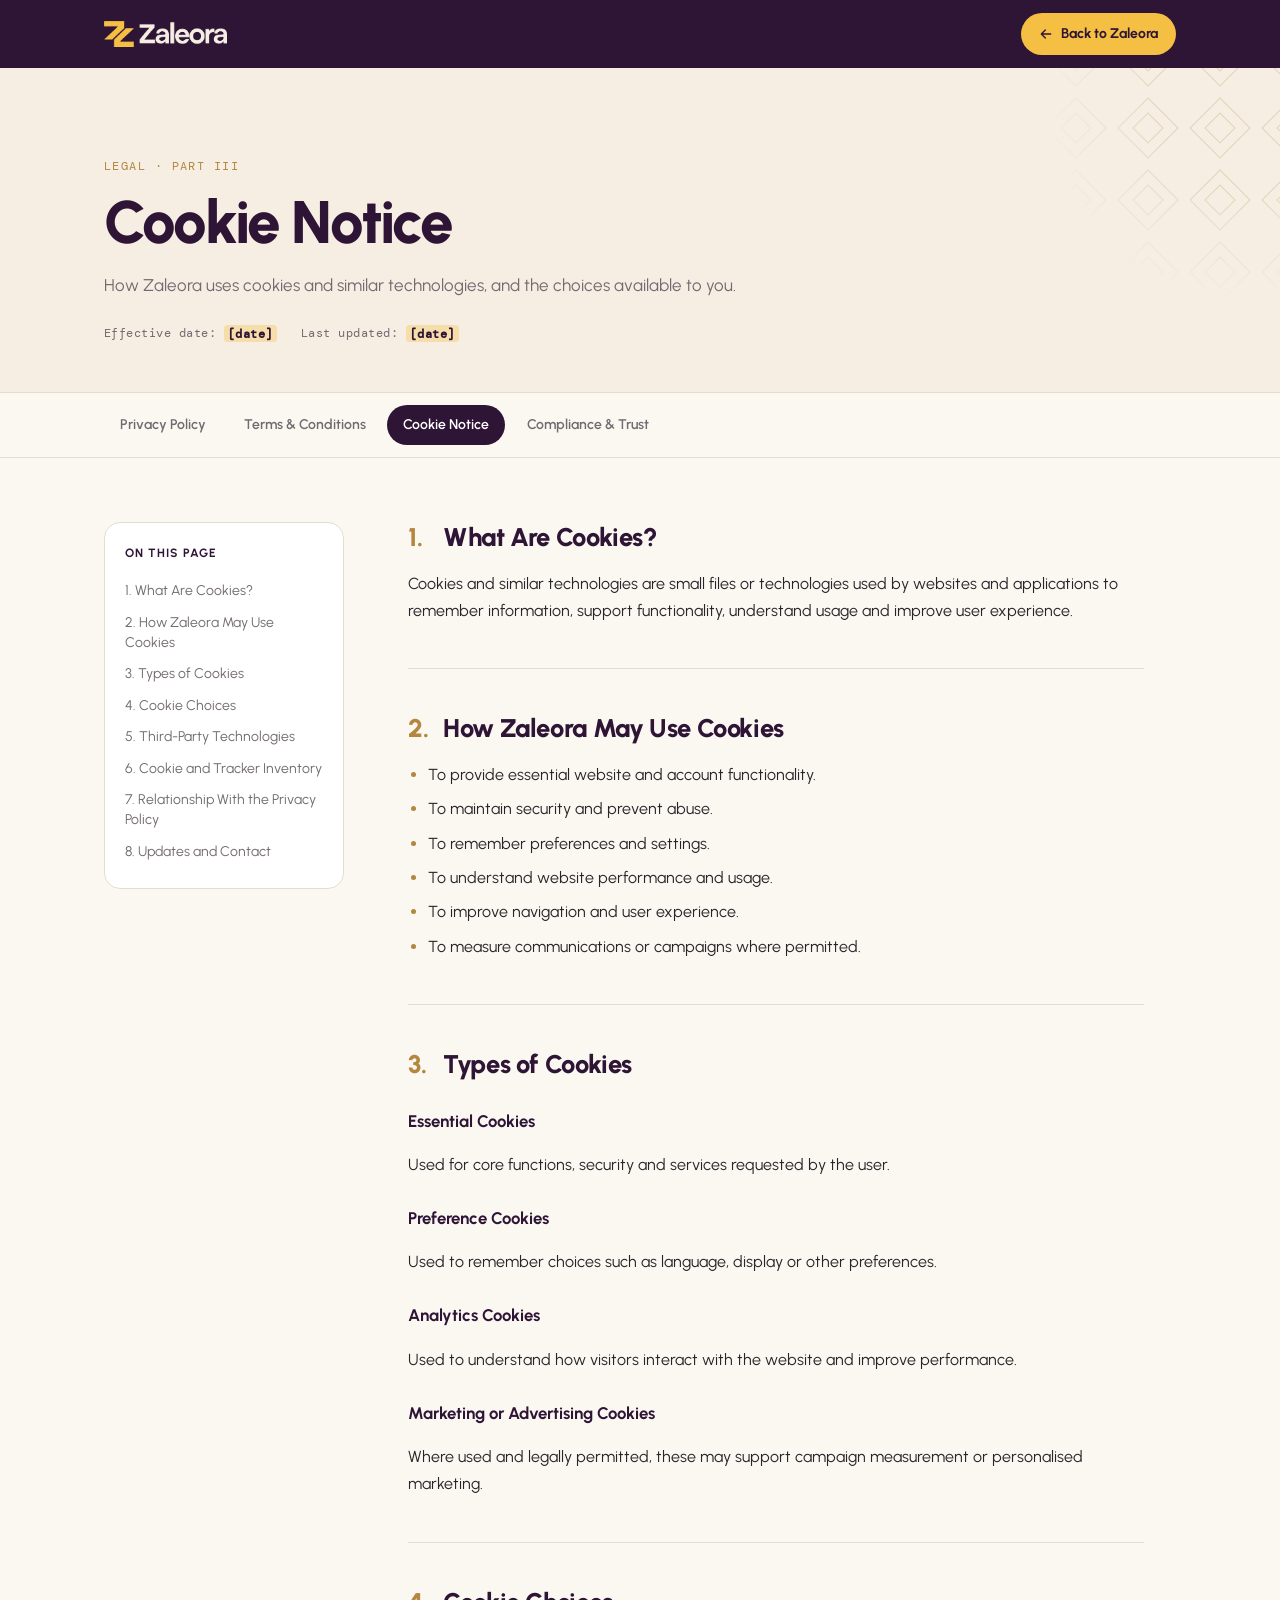
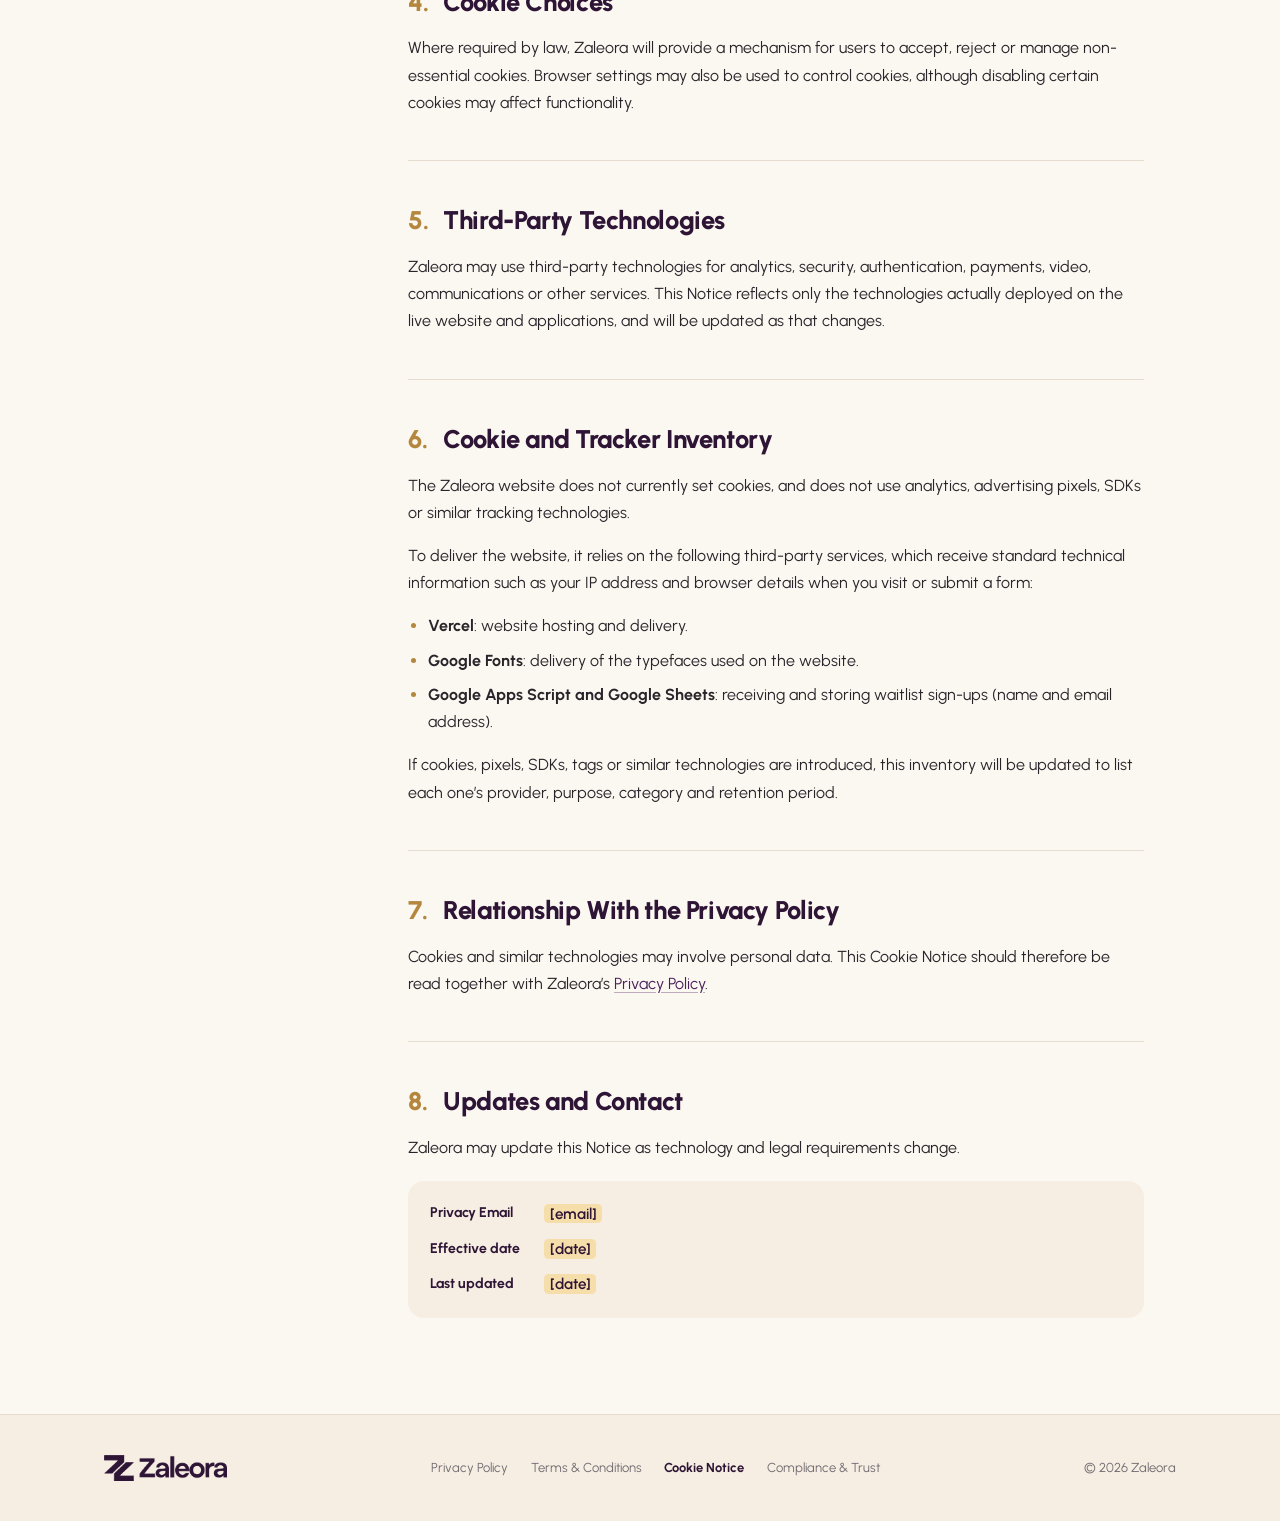
==== cookies.html @ 225e71fc "Add legal pages and link them from the footer Privacy Policy, Terms & Conditions, Cookie Notice and " ====
<!doctype html>
<html lang="en">
<head>
  <meta charset="UTF-8" />
  <meta name="viewport" content="width=device-width, initial-scale=1.0" />
  <title>Cookie Notice — Zaleora</title>
  <meta name="description" content="How Zaleora uses cookies and similar technologies, and the choices available to you." />
  <meta name="theme-color" content="#2E1435" />
  <link rel="icon" type="image/png" sizes="32x32" href="/assets/favicon-32.png" />
  <link rel="apple-touch-icon" sizes="180x180" href="/assets/apple-touch-icon.png" />
  <link rel="preconnect" href="https://fonts.googleapis.com" />
  <link rel="preconnect" href="https://fonts.gstatic.com" crossorigin />
  <link href="https://fonts.googleapis.com/css2?family=Urbanist:wght@400;500;600;700;800&family=Playfair+Display:ital,wght@1,500&family=DM+Mono:wght@400&display=swap" rel="stylesheet" />
  <link rel="stylesheet" href="/legal.css" />
  <script>addEventListener("DOMContentLoaded",function(){var t=document.querySelector(".l-toc");if(t&&!matchMedia("(min-width: 960px)").matches)t.open=false;});</script>
</head>
<body>
  <a class="skip-link" href="#main">Skip to content</a>

  <header class="l-nav">
    <div class="container l-nav__inner">
      <a href="/" class="l-nav__logo" aria-label="Zaleora home"><img src="/assets/logo-white.png" alt="Zaleora" width="720" height="150" /></a>
      <a href="/" class="l-nav__back"><svg viewBox="0 0 24 24" aria-hidden="true"><path d="M19 12H5M11 18l-6-6 6-6"/></svg>Back to Zaleora</a>
    </div>
  </header>

  <main id="main">
    <div class="l-hero">
      <div class="container">
        <p class="l-eyebrow">Legal · Part III</p>
        <h1>Cookie Notice</h1>
        <p class="l-hero__lede">How Zaleora uses cookies and similar technologies, and the choices available to you.</p>
        <p class="l-hero__meta"><span>Effective date: <span class="tbd">[date]</span></span><span>Last updated: <span class="tbd">[date]</span></span></p>
      </div>
    </div>

    <nav class="l-tabs" aria-label="Legal pages">
      <div class="container">
        <ul>
          <li><a href="/privacy">Privacy Policy</a></li>
          <li><a href="/terms">Terms &amp; Conditions</a></li>
          <li><a href="/cookies" aria-current="page">Cookie Notice</a></li>
          <li><a href="/trust">Compliance &amp; Trust</a></li>
        </ul>
      </div>
    </nav>

    <div class="container l-body">
      <details class="l-toc" open>
        <summary class="l-toc__head">On this page</summary>
        <nav aria-label="On this page">
        <ol>
          <li><a href="#what-are-cookies">1. What Are Cookies?</a></li>
          <li><a href="#how-we-use">2. How Zaleora May Use Cookies</a></li>
          <li><a href="#types">3. Types of Cookies</a></li>
          <li><a href="#choices">4. Cookie Choices</a></li>
          <li><a href="#third-party">5. Third-Party Technologies</a></li>
          <li><a href="#inventory">6. Cookie and Tracker Inventory</a></li>
          <li><a href="#privacy-policy">7. Relationship With the Privacy Policy</a></li>
          <li><a href="#updates">8. Updates and Contact</a></li>
        </ol>
        </nav>
      </details>

      <article class="l-article">
        <section id="what-are-cookies">
          <h2><span class="num">1.</span>What Are Cookies?</h2>
          <p>Cookies and similar technologies are small files or technologies used by websites and applications to remember information, support functionality, understand usage and improve user experience.</p>
        </section>

        <section id="how-we-use">
          <h2><span class="num">2.</span>How Zaleora May Use Cookies</h2>
          <ul>
            <li>To provide essential website and account functionality.</li>
            <li>To maintain security and prevent abuse.</li>
            <li>To remember preferences and settings.</li>
            <li>To understand website performance and usage.</li>
            <li>To improve navigation and user experience.</li>
            <li>To measure communications or campaigns where permitted.</li>
          </ul>
        </section>

        <section id="types">
          <h2><span class="num">3.</span>Types of Cookies</h2>
          <h3>Essential Cookies</h3>
          <p>Used for core functions, security and services requested by the user.</p>
          <h3>Preference Cookies</h3>
          <p>Used to remember choices such as language, display or other preferences.</p>
          <h3>Analytics Cookies</h3>
          <p>Used to understand how visitors interact with the website and improve performance.</p>
          <h3>Marketing or Advertising Cookies</h3>
          <p>Where used and legally permitted, these may support campaign measurement or personalised marketing.</p>
        </section>

        <section id="choices">
          <h2><span class="num">4.</span>Cookie Choices</h2>
          <p>Where required by law, Zaleora will provide a mechanism for users to accept, reject or manage non-essential cookies. Browser settings may also be used to control cookies, although disabling certain cookies may affect functionality.</p>
        </section>

        <section id="third-party">
          <h2><span class="num">5.</span>Third-Party Technologies</h2>
          <p>Zaleora may use third-party technologies for analytics, security, authentication, payments, video, communications or other services. This Notice reflects only the technologies actually deployed on the live website and applications, and will be updated as that changes.</p>
        </section>

        <section id="inventory">
          <h2><span class="num">6.</span>Cookie and Tracker Inventory</h2>
          <p>The Zaleora website does not currently set cookies, and does not use analytics, advertising pixels, SDKs or similar tracking technologies.</p>
          <p>To deliver the website, it relies on the following third-party services, which receive standard technical information such as your IP address and browser details when you visit or submit a form:</p>
          <ul>
            <li><strong>Vercel</strong>: website hosting and delivery.</li>
            <li><strong>Google Fonts</strong>: delivery of the typefaces used on the website.</li>
            <li><strong>Google Apps Script and Google Sheets</strong>: receiving and storing waitlist sign-ups (name and email address).</li>
          </ul>
          <p>If cookies, pixels, SDKs, tags or similar technologies are introduced, this inventory will be updated to list each one’s provider, purpose, category and retention period.</p>
        </section>

        <section id="privacy-policy">
          <h2><span class="num">7.</span>Relationship With the Privacy Policy</h2>
          <p>Cookies and similar technologies may involve personal data. This Cookie Notice should therefore be read together with Zaleora’s <a href="/privacy">Privacy Policy</a>.</p>
        </section>

        <section id="updates">
          <h2><span class="num">8.</span>Updates and Contact</h2>
          <p>Zaleora may update this Notice as technology and legal requirements change.</p>
          <div class="l-card">
            <dl>
              <dt>Privacy Email</dt><dd><span class="tbd">[email]</span></dd>
              <dt>Effective date</dt><dd><span class="tbd">[date]</span></dd>
              <dt>Last updated</dt><dd><span class="tbd">[date]</span></dd>
            </dl>
          </div>
        </section>
      </article>
    </div>
  </main>

  <footer class="l-footer">
    <div class="container l-footer__inner">
      <a href="/" class="l-footer__logo" aria-label="Zaleora home"><img src="/assets/logo-purple.png" alt="Zaleora" width="720" height="150" /></a>
      <nav aria-label="Legal">
        <a href="/privacy">Privacy Policy</a>
        <a href="/terms">Terms &amp; Conditions</a>
        <a href="/cookies" aria-current="page">Cookie Notice</a>
        <a href="/trust">Compliance &amp; Trust</a>
      </nav>
      <small>© 2026 Zaleora</small>
    </div>
  </footer>
</body>
</html>
---- legal.css ----
/* ==========================================================================
   Zaleora — legal pages (privacy, terms, cookies, trust)
   ========================================================================== */
:root {
  --plum: #2e1435;
  --plum-rgb: 46, 20, 53;
  --purple: #4b1f5a;
  --gold: #b4863e;
  --gold-bright: #f5bf43;
  --ivory: #f6eee3;
  --cream: #fbf8f2;
  --charcoal: #29242a;
  --muted: #716a70;
  --border: #e6dccd;

  --font: "Urbanist", system-ui, -apple-system, "Segoe UI", Roboto, sans-serif;
  --serif: "Playfair Display", Georgia, "Times New Roman", serif;
  --mono: "DM Mono", ui-monospace, Menlo, Consolas, monospace;
  --pad: clamp(1rem, 4vw, 2.5rem);
}

*, *::before, *::after { box-sizing: border-box; }
html { scroll-behavior: smooth; scroll-padding-top: 6rem; -webkit-text-size-adjust: 100%; }
@media (prefers-reduced-motion: reduce) { html { scroll-behavior: auto; } }
body { margin: 0; font-family: var(--font); color: var(--charcoal); background: var(--cream); line-height: 1.7; }
img { display: block; max-width: 100%; }
a { color: inherit; }
h1, h2, h3, p, ul { margin: 0; }

.container { width: 100%; max-width: 72rem; margin: 0 auto; padding: 0 var(--pad); }

.skip-link { position: absolute; left: 1rem; top: -4rem; z-index: 100; padding: 0.6rem 1rem; border-radius: 0.5rem; background: var(--gold-bright); color: var(--plum); font-weight: 700; text-decoration: none; }
.skip-link:focus { top: 1rem; }
:focus-visible { outline: 2px solid var(--gold); outline-offset: 3px; border-radius: 2px; }

/* top bar */
.l-nav { position: sticky; top: 0; z-index: 10; background: var(--plum); }
.l-nav__inner { display: flex; align-items: center; justify-content: space-between; gap: 1rem; height: 4.25rem; }
.l-nav__logo img { height: 1.6rem; width: auto; }
.l-nav__back { display: inline-flex; align-items: center; gap: 0.45rem; padding: 0.55rem 1.1rem; border-radius: 999px; background: var(--gold-bright); color: var(--plum); font-size: 0.875rem; font-weight: 700; text-decoration: none; transition: background 0.2s, color 0.2s; }
.l-nav__back:hover { background: var(--gold); color: #fff; }
.l-nav__back svg { width: 1rem; height: 1rem; fill: none; stroke: currentColor; stroke-width: 2; stroke-linecap: round; stroke-linejoin: round; }

/* hero */
.l-hero { position: relative; overflow: hidden; padding: clamp(3rem, 7vw, 5.5rem) 0 clamp(2rem, 4vw, 3rem); background: var(--ivory); border-bottom: 1px solid var(--border); }
.l-hero::after {
  content: ""; position: absolute; right: -3rem; top: -3rem; width: 18rem; height: 18rem; opacity: 0.5; pointer-events: none;
  background-image: url("data:image/svg+xml,%3Csvg xmlns='http://www.w3.org/2000/svg' width='72' height='72'%3E%3Cg fill='none' stroke='%23B4863E' stroke-opacity='.45' stroke-width='1.2'%3E%3Cpath d='M36 6 66 36 36 66 6 36Z'/%3E%3Cpath d='M36 21 51 36 36 51 21 36Z'/%3E%3C/g%3E%3C/svg%3E");
  -webkit-mask-image: radial-gradient(circle at 70% 30%, #000 30%, transparent 70%); mask-image: radial-gradient(circle at 70% 30%, #000 30%, transparent 70%);
}
.l-eyebrow { font-family: var(--mono); font-size: 0.75rem; letter-spacing: 0.12em; text-transform: uppercase; color: var(--gold); }
.l-hero h1 { margin-top: 0.9rem; max-width: 40rem; font-size: clamp(2.25rem, 1.4rem + 3.6vw, 3.75rem); font-weight: 800; line-height: 1.05; letter-spacing: -0.03em; color: var(--plum); }
.l-hero__lede { margin-top: 1.1rem; max-width: 40rem; font-size: 1.0625rem; line-height: 1.65; color: var(--muted); }
.l-hero__meta { display: flex; flex-wrap: wrap; gap: 0.4rem 1.5rem; margin-top: 1.5rem; font-family: var(--mono); font-size: 0.75rem; letter-spacing: 0.04em; color: var(--muted); }

/* tabs between the legal pages */
.l-tabs { border-bottom: 1px solid var(--border); background: var(--cream); }
.l-tabs ul { display: flex; gap: 0.35rem; overflow-x: auto; padding: 0.75rem 0; list-style: none; scrollbar-width: none; }
.l-tabs ul::-webkit-scrollbar { display: none; }
.l-tabs a { display: block; white-space: nowrap; padding: 0.5rem 1rem; border-radius: 999px; font-size: 0.875rem; font-weight: 600; color: var(--muted); text-decoration: none; transition: background 0.2s, color 0.2s; }
.l-tabs a:hover { color: var(--plum); background: rgba(var(--plum-rgb), 0.06); }
.l-tabs a[aria-current="page"] { background: var(--plum); color: #fff; }

/* body: contents sidebar + article */
.l-body { display: grid; gap: 2.5rem; padding-top: clamp(2.5rem, 5vw, 4rem); padding-bottom: clamp(4rem, 8vw, 6rem); }
@media (min-width: 960px) {
  .l-body { grid-template-columns: 15rem minmax(0, 1fr); gap: 4rem; }
  .l-toc { position: sticky; top: 6rem; align-self: start; max-height: calc(100vh - 7rem); overflow-y: auto; }
}
.l-toc { padding: 1.25rem 1.25rem 1.4rem; border: 1px solid var(--border); border-radius: 1rem; background: #fff; }
.l-toc__head { display: flex; align-items: center; justify-content: space-between; list-style: none; cursor: pointer; font-size: 0.75rem; font-weight: 700; letter-spacing: 0.08em; text-transform: uppercase; color: var(--plum); }
.l-toc__head::-webkit-details-marker { display: none; }
.l-toc__head::after { content: ""; width: 0.5rem; height: 0.5rem; margin-right: 0.2rem; border-right: 2px solid var(--gold); border-bottom: 2px solid var(--gold); rotate: 45deg; translate: 0 -0.15rem; transition: rotate 0.2s; }
.l-toc[open] .l-toc__head::after { rotate: 225deg; translate: 0 0.1rem; }
@media (min-width: 960px) {
  .l-toc__head { cursor: default; pointer-events: none; }
  .l-toc__head::after { display: none; }
}
.l-toc ol { margin: 0.85rem 0 0; padding: 0; list-style: none; display: grid; gap: 0.15rem; }
.l-toc a { display: block; padding: 0.3rem 0; font-size: 0.875rem; line-height: 1.4; color: var(--muted); text-decoration: none; transition: color 0.2s; }
.l-toc a:hover { color: var(--plum); }
@media (max-width: 959px) {
  .l-toc ol { grid-template-columns: repeat(auto-fill, minmax(12rem, 1fr)); column-gap: 1.5rem; }
}

.l-article { max-width: 46rem; }
.l-article section + section { margin-top: 2.75rem; padding-top: 2.75rem; border-top: 1px solid var(--border); }
.l-article h2 { font-size: clamp(1.3rem, 1.1rem + 0.7vw, 1.6rem); font-weight: 800; line-height: 1.25; letter-spacing: -0.015em; color: var(--plum); }
.l-article h2 .num { display: inline-block; min-width: 2.2rem; color: var(--gold); }
.l-article h3 { margin-top: 1.6rem; font-size: 1.05rem; font-weight: 700; color: var(--plum); }
.l-article p, .l-article ul { margin-top: 1rem; font-size: 1rem; }
.l-article ul { padding-left: 1.25rem; }
.l-article li + li { margin-top: 0.45rem; }
.l-article li::marker { color: var(--gold); }
.l-article a { color: var(--purple); text-decoration-color: rgba(75, 31, 90, 0.35); text-underline-offset: 0.18em; }
.l-article a:hover { text-decoration-color: currentColor; }

/* contact / details card */
.l-card { margin-top: 1.25rem; padding: 1.25rem 1.4rem; border-radius: 1rem; background: var(--ivory); }
.l-card dl { margin: 0; display: grid; gap: 0.6rem 1.5rem; }
@media (min-width: 600px) { .l-card dl { grid-template-columns: max-content 1fr; } }
.l-card dt { font-size: 0.875rem; font-weight: 700; color: var(--plum); }
.l-card dd { margin: 0; font-size: 0.95rem; }

/* trust principles */
.l-principles { margin-top: 1.25rem; padding: 0; list-style: none; display: grid; gap: 0.6rem; counter-reset: p; }
.l-principles li { counter-increment: p; display: flex; gap: 1rem; align-items: baseline; padding: 0.9rem 1.2rem; border-radius: 0.85rem; background: var(--plum); color: #fff; font-family: var(--serif); font-style: italic; font-size: 1.15rem; }
.l-principles li + li { margin-top: 0; }
.l-principles li::before { content: counter(p, decimal-leading-zero); font-family: var(--mono); font-style: normal; font-size: 0.75rem; color: var(--gold-bright); }

.l-lead { font-family: var(--serif); font-style: italic; font-size: 1.35rem !important; line-height: 1.45; color: var(--plum); }

/* bracketed details still to be confirmed */
.tbd { padding: 0.05em 0.35em; border-radius: 0.3em; background: rgba(245, 191, 67, 0.35); color: var(--plum); font-weight: 600; white-space: nowrap; }

/* footer */
.l-footer { padding: 2.5rem 0; background: var(--ivory); border-top: 1px solid var(--border); }
.l-footer__inner { display: flex; flex-wrap: wrap; align-items: center; justify-content: space-between; gap: 1.25rem 2rem; }
.l-footer__logo img { height: 1.6rem; width: auto; }
.l-footer nav { display: flex; flex-wrap: wrap; gap: 0.5rem 1.4rem; }
.l-footer nav a, .l-footer small { font-size: 0.8125rem; color: var(--muted); text-decoration: none; }
.l-footer nav a:hover, .l-footer nav a[aria-current="page"] { color: var(--plum); }
.l-footer nav a[aria-current="page"] { font-weight: 700; }

@media print {
  .l-nav, .l-tabs, .l-toc, .l-footer { display: none; }
  .l-body { display: block; }
  .tbd { background: none; }
}
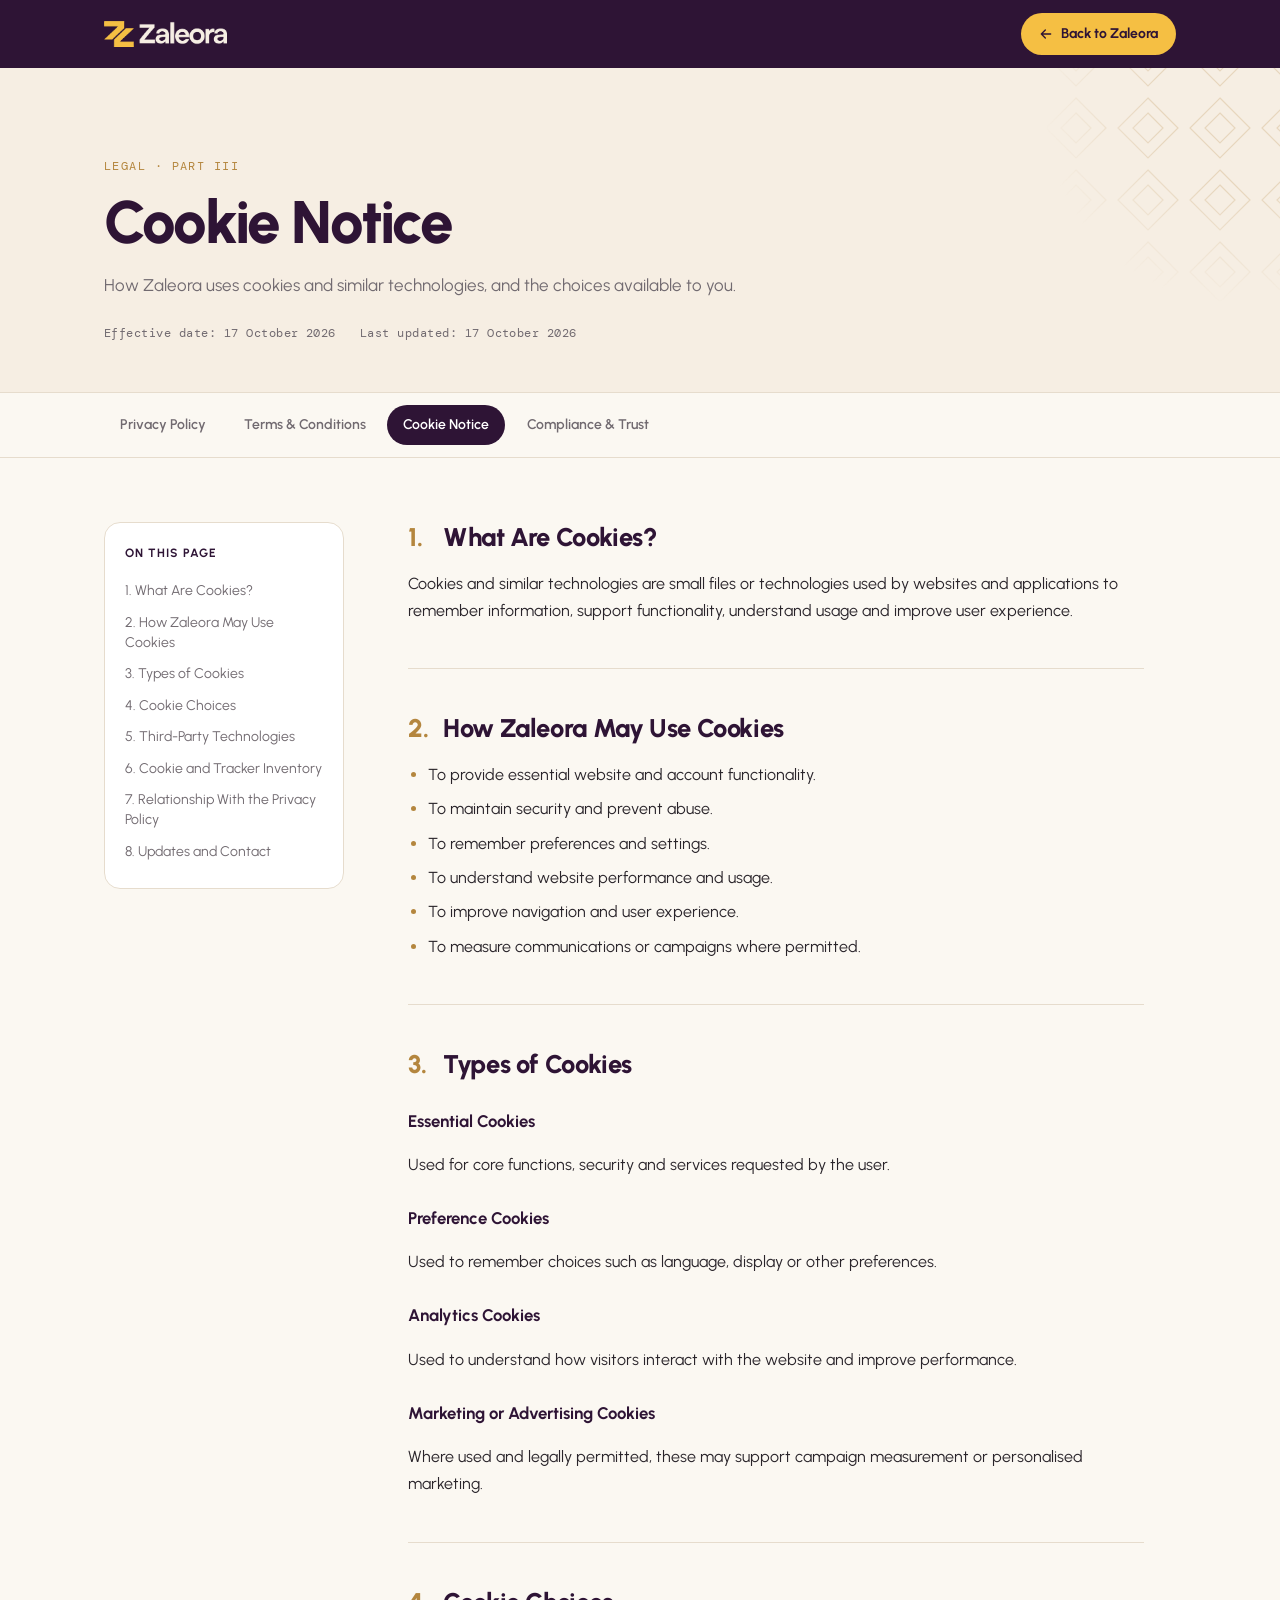
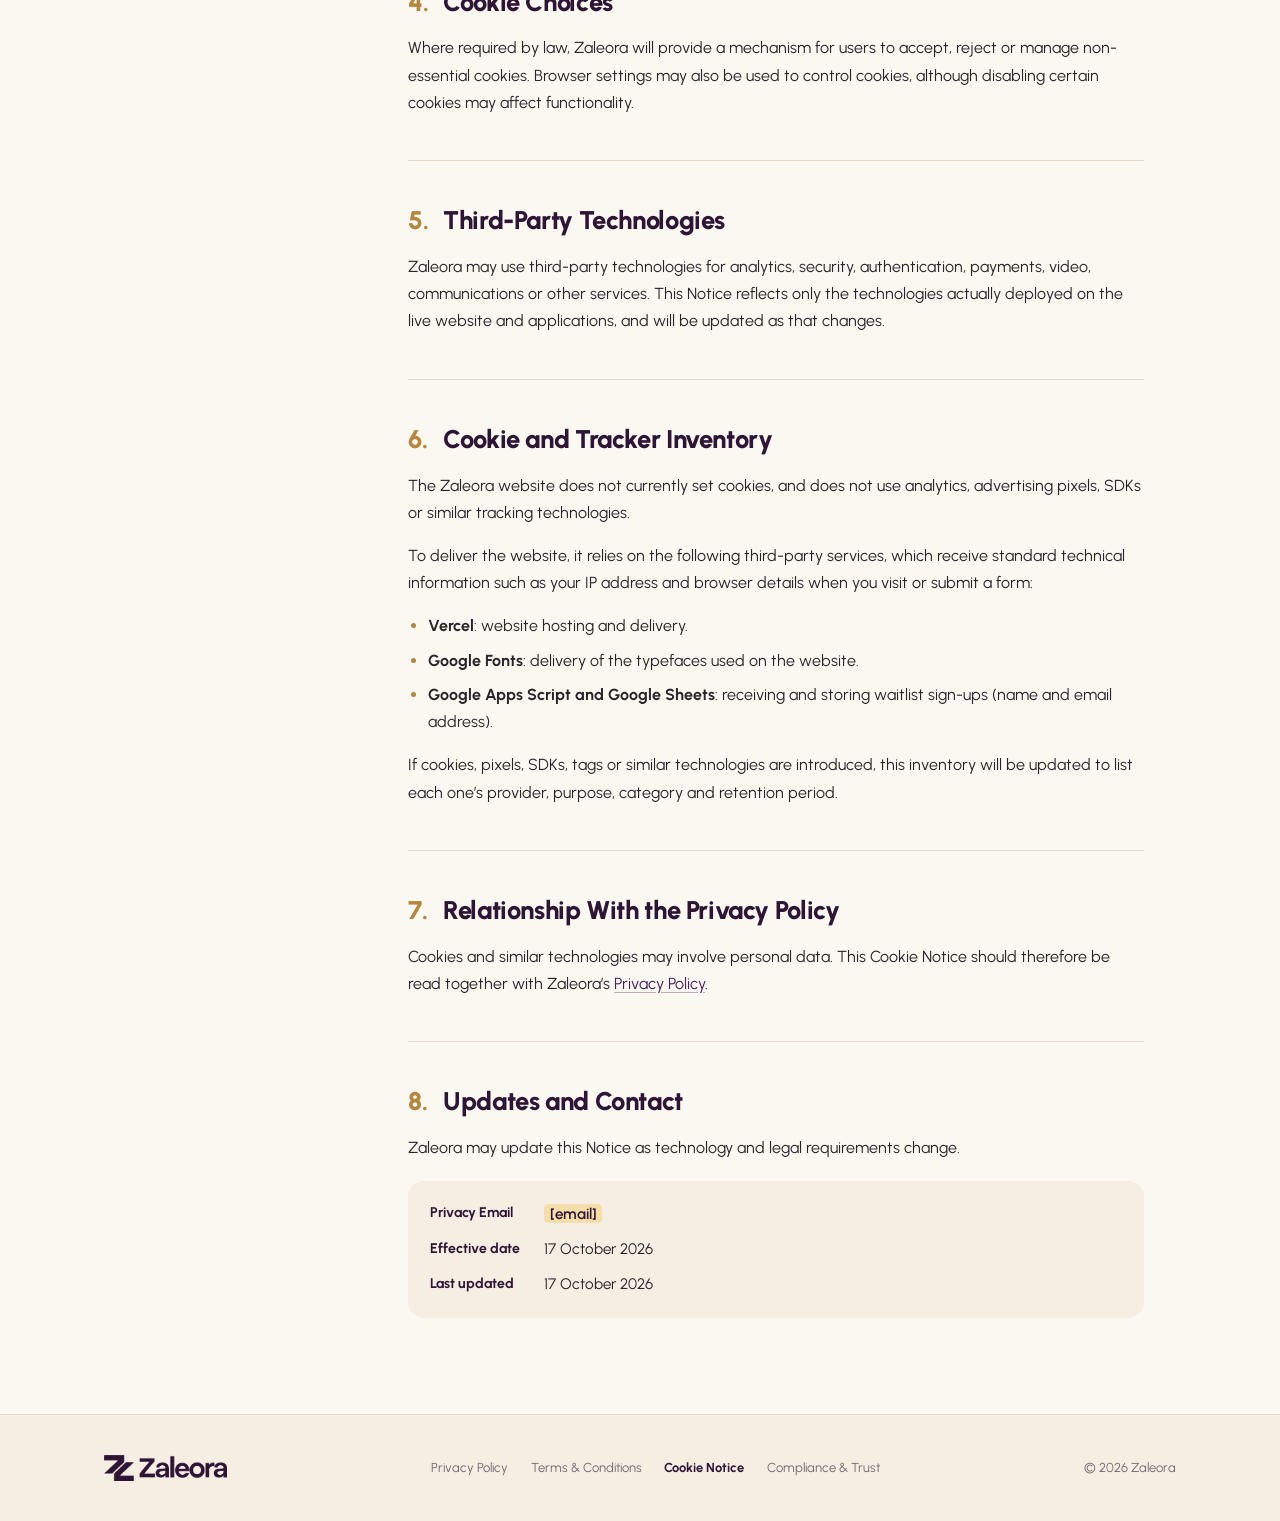
==== commit 20c20842: "Set legal pages' effective and updated dates to 17 October 2026 Co-Authored-By: Claude Opus 5.5 <nor" ====
--- a/cookies.html
+++ b/cookies.html
@@ -30,7 +30,7 @@
         <p class="l-eyebrow">Legal · Part III</p>
         <h1>Cookie Notice</h1>
         <p class="l-hero__lede">How Zaleora uses cookies and similar technologies, and the choices available to you.</p>
-        <p class="l-hero__meta"><span>Effective date: <span class="tbd">[date]</span></span><span>Last updated: <span class="tbd">[date]</span></span></p>
+        <p class="l-hero__meta"><span>Effective date: 17 October 2026</span><span>Last updated: 17 October 2026</span></p>
       </div>
     </div>
 
@@ -125,8 +125,8 @@
           <div class="l-card">
             <dl>
               <dt>Privacy Email</dt><dd><span class="tbd">[email]</span></dd>
-              <dt>Effective date</dt><dd><span class="tbd">[date]</span></dd>
-              <dt>Last updated</dt><dd><span class="tbd">[date]</span></dd>
+              <dt>Effective date</dt><dd>17 October 2026</dd>
+              <dt>Last updated</dt><dd>17 October 2026</dd>
             </dl>
           </div>
         </section>
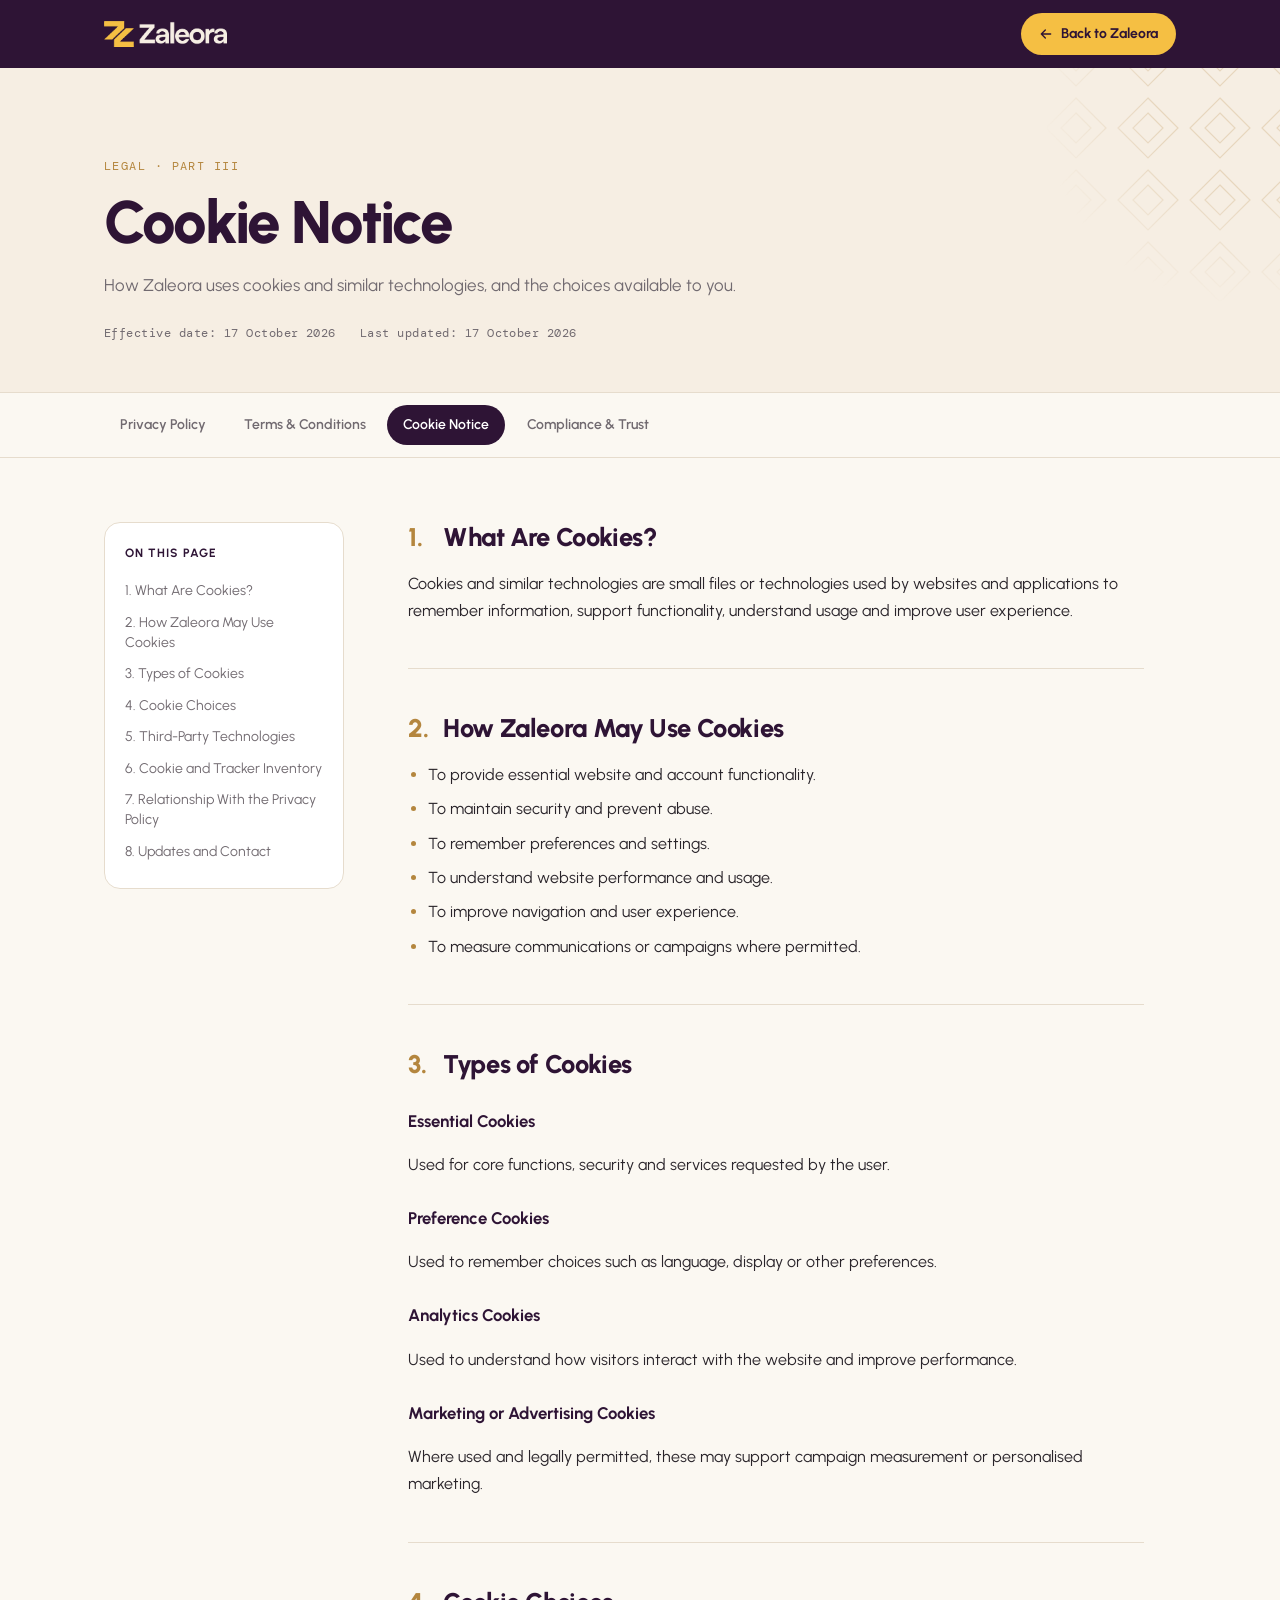
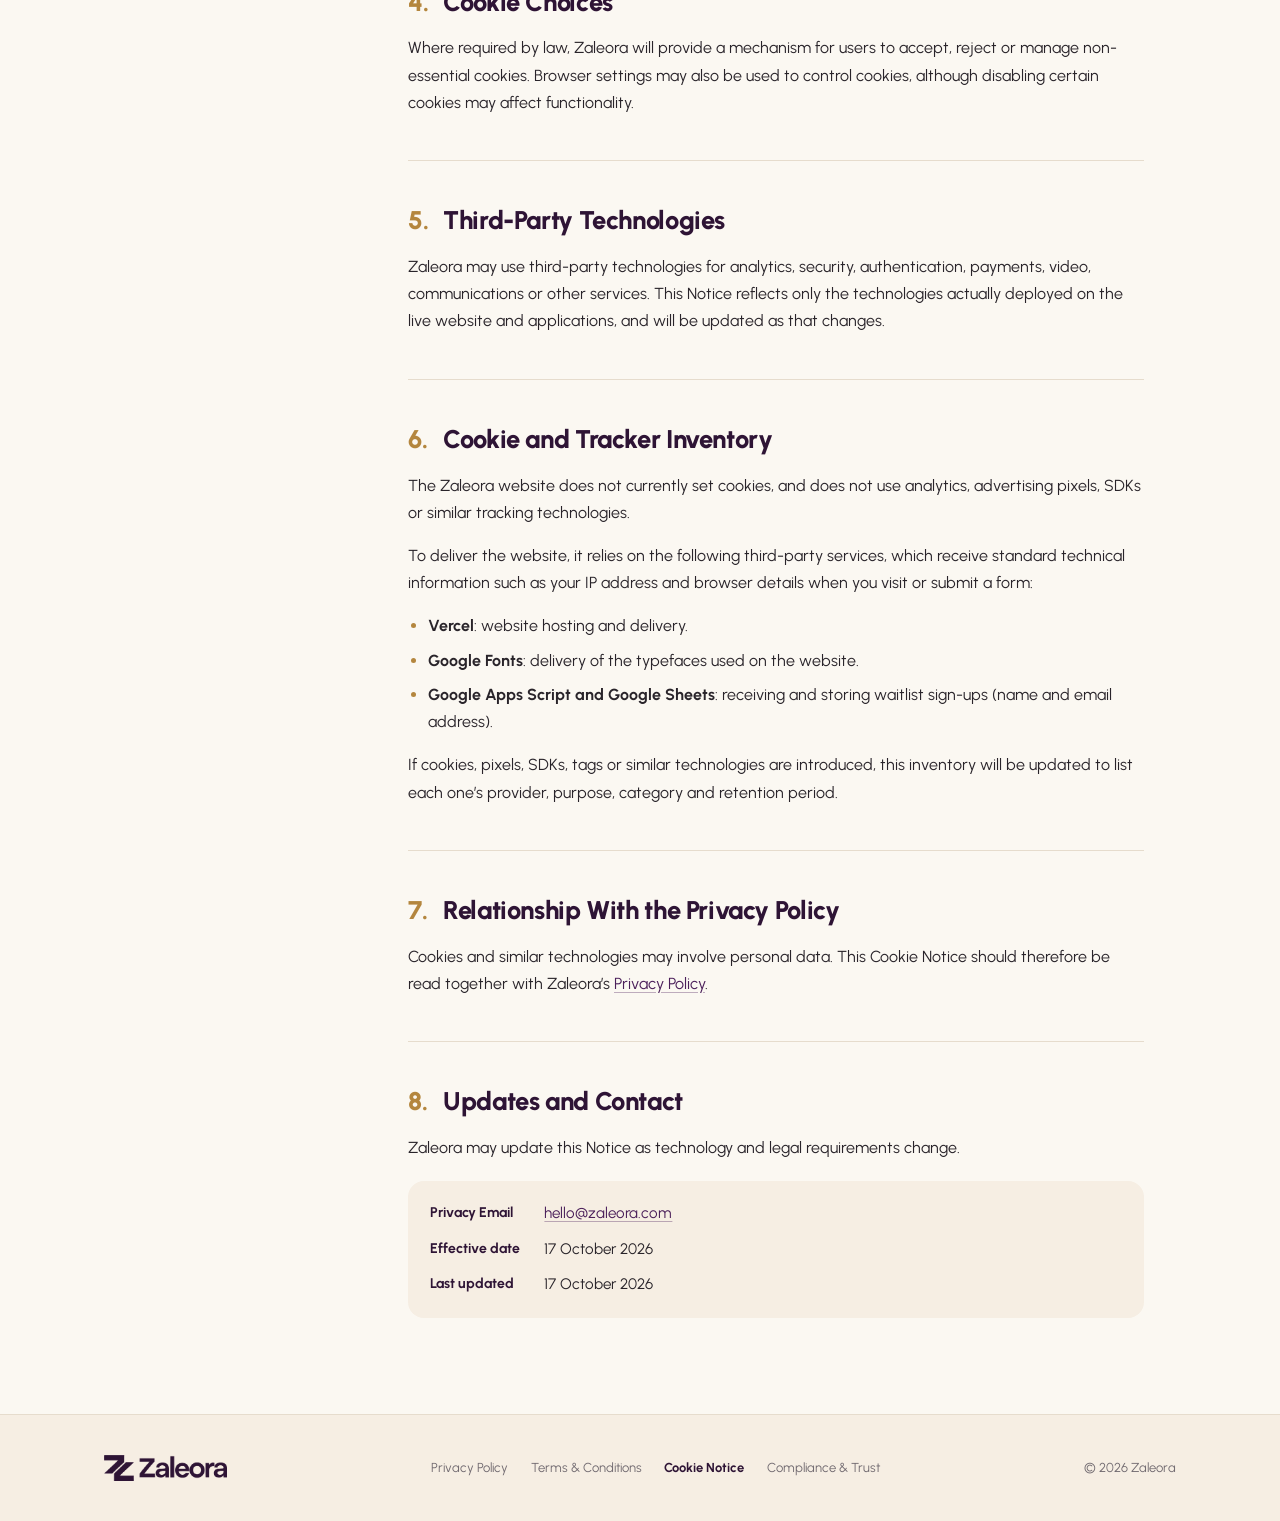
==== commit a49ed15d: "Fill in company contact details on terms, cookies and trust pages Co-Authored-By: Claude Opus 5.5 <n" ====
--- a/cookies.html
+++ b/cookies.html
@@ -6,6 +6,19 @@
   <title>Cookie Notice — Zaleora</title>
   <meta name="description" content="How Zaleora uses cookies and similar technologies, and the choices available to you." />
   <meta name="theme-color" content="#2E1435" />
+  <link rel="canonical" href="https://www.zaleora.com/cookies" />
+  <meta property="og:type" content="website" />
+  <meta property="og:site_name" content="Zaleora" />
+  <meta property="og:title" content="Cookie Notice — Zaleora" />
+  <meta property="og:description" content="How Zaleora uses cookies and similar technologies, and the choices available to you." />
+  <meta property="og:url" content="https://www.zaleora.com/cookies" />
+  <meta property="og:image" content="https://www.zaleora.com/assets/og-image.jpg?v=2" />
+  <meta property="og:image:width" content="1200" />
+  <meta property="og:image:height" content="630" />
+  <meta name="twitter:card" content="summary_large_image" />
+  <meta name="twitter:title" content="Cookie Notice — Zaleora" />
+  <meta name="twitter:description" content="How Zaleora uses cookies and similar technologies, and the choices available to you." />
+  <meta name="twitter:image" content="https://www.zaleora.com/assets/og-image.jpg?v=2" />
   <link rel="icon" type="image/png" sizes="32x32" href="/assets/favicon-32.png" />
   <link rel="apple-touch-icon" sizes="180x180" href="/assets/apple-touch-icon.png" />
   <link rel="preconnect" href="https://fonts.googleapis.com" />
@@ -124,7 +137,7 @@
           <p>Zaleora may update this Notice as technology and legal requirements change.</p>
           <div class="l-card">
             <dl>
-              <dt>Privacy Email</dt><dd><span class="tbd">[email]</span></dd>
+              <dt>Privacy Email</dt><dd><a href="mailto:hello@zaleora.com">hello@zaleora.com</a></dd>
               <dt>Effective date</dt><dd>17 October 2026</dd>
               <dt>Last updated</dt><dd>17 October 2026</dd>
             </dl>
